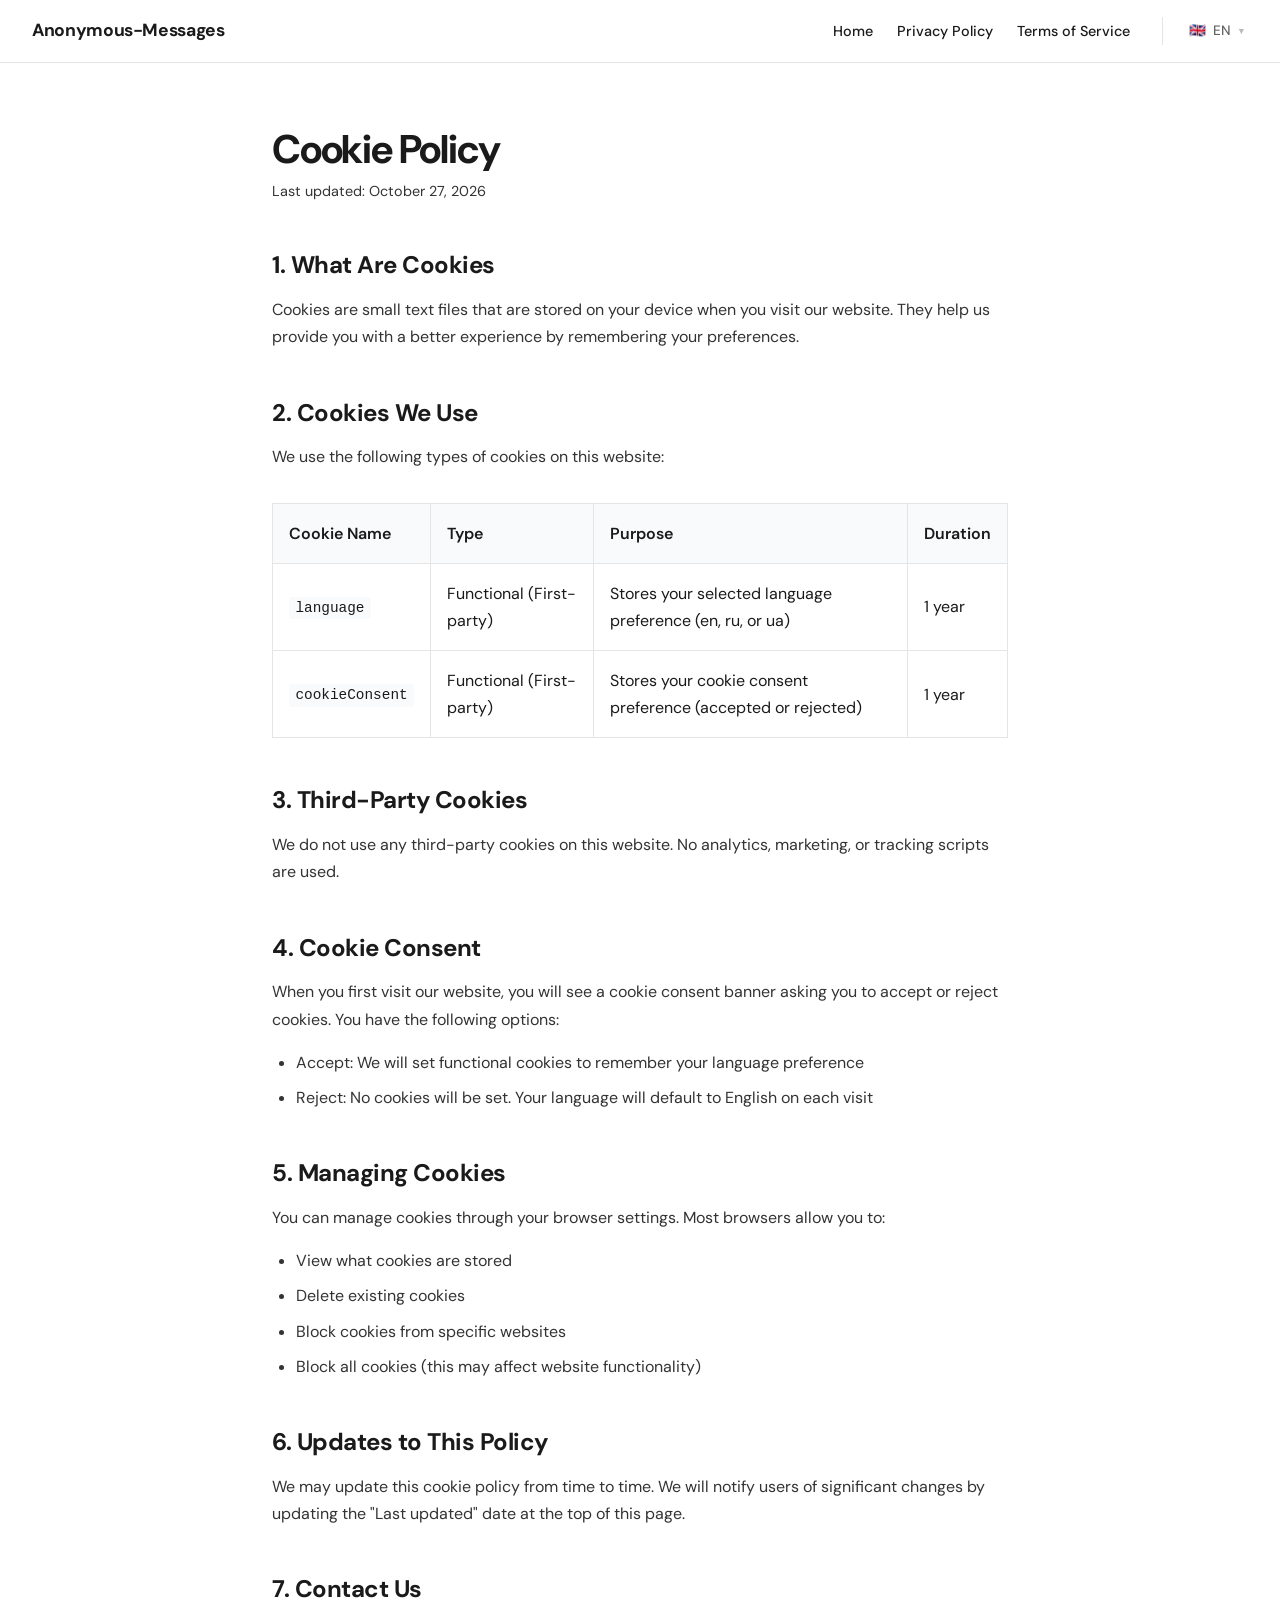
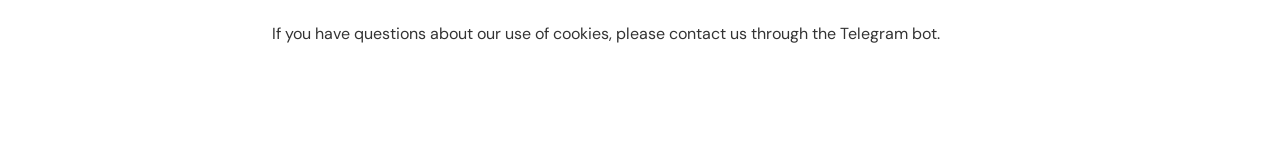
==== docs/cookie.html @ 045d4da1 "Improve documentation pages Co-authored-by: Copilot <223556219+Copilot@users.noreply.github.com>" ====
<!DOCTYPE html>
<html lang="en">
<head>
    <meta charset="UTF-8">
    <meta name="viewport" content="width=device-width, initial-scale=1.0">
    <title>Cookie Policy - Anonymous-Messages</title>
    <link rel="preconnect" href="https://fonts.googleapis.com">
    <link rel="preconnect" href="https://fonts.gstatic.com" crossorigin>
    <link href="https://fonts.googleapis.com/css2?family=DM+Sans:wght@400;500;700&display=swap" rel="stylesheet">
    <link rel="stylesheet" href="styles.css">
</head>
<body>
    <nav class="navbar">
        <h1>Anonymous-Messages</h1>
        <div class="nav-links">
            <a href="index.html" data-i18n="nav_home">Home</a>
            <a href="privacy.html" data-i18n="nav_privacy">Privacy Policy</a>
            <a href="terms.html" data-i18n="nav_terms">Terms of Service</a>
            <div class="language-selector">
                <button class="lang-trigger" id="langTrigger" aria-haspopup="listbox" aria-expanded="false">
                    <span id="currentLangFlag">🇬🇧</span>
                    <span id="currentLangCode">EN</span>
                    <span class="lang-chevron">▼</span>
                </button>
                <div class="lang-dropdown" id="langDropdown">
                    <button class="lang-option active" data-lang="en">
                        <span>🇬🇧</span> EN
                    </button>
                    <button class="lang-option" data-lang="ru">
                        <span>🇷🇺</span> RU
                    </button>
                    <button class="lang-option" data-lang="ua">
                        <span>🇺🇦</span> UA
                    </button>
                </div>
            </div>
        </div>
    </nav>

    <div class="content">
        <h1 data-i18n="cookie_title">Cookie Policy</h1>
        <p class="date" data-i18n="cookie_updated">Last updated: October 27, 2026</p>

        <h2 data-i18n="cookie_h1">1. What Are Cookies</h2>
        <p data-i18n="cookie_p1">Cookies are small text files that are stored on your device when you visit our website. They help us provide you with a better experience by remembering your preferences.</p>

        <h2 data-i18n="cookie_h2">2. Cookies We Use</h2>
        <p data-i18n="cookie_p2">We use the following types of cookies on this website:</p>

        <table>
            <thead>
                <tr>
                    <th data-i18n="cookie_table_name">Cookie Name</th>
                    <th data-i18n="cookie_table_type">Type</th>
                    <th data-i18n="cookie_table_purpose">Purpose</th>
                    <th data-i18n="cookie_table_duration">Duration</th>
                </tr>
            </thead>
            <tbody>
                <tr>
                    <td><code data-i18n="cookie_row1_name">language</code></td>
                    <td data-i18n="cookie_row1_type">Functional (First-party)</td>
                    <td data-i18n="cookie_row1_purpose">Stores your selected language preference (en, ru, or ua)</td>
                    <td data-i18n="cookie_row1_duration">1 year</td>
                </tr>
                <tr>
                    <td><code data-i18n="cookie_row2_name">cookieConsent</code></td>
                    <td data-i18n="cookie_row2_type">Functional (First-party)</td>
                    <td data-i18n="cookie_row2_purpose">Stores your cookie consent preference (accepted or rejected)</td>
                    <td data-i18n="cookie_row2_duration">1 year</td>
                </tr>
            </tbody>
        </table>

        <h2 data-i18n="cookie_h3">3. Third-Party Cookies</h2>
        <p data-i18n="cookie_p3">We do not use any third-party cookies on this website. No analytics, marketing, or tracking scripts are used.</p>

        <h2 data-i18n="cookie_h4">4. Cookie Consent</h2>
        <p data-i18n="cookie_p4">When you first visit our website, you will see a cookie consent banner asking you to accept or reject cookies. You have the following options:</p>
        <ul>
            <li data-i18n="cookie_li1">Accept: We will set functional cookies to remember your language preference</li>
            <li data-i18n="cookie_li2">Reject: No cookies will be set. Your language will default to English on each visit</li>
        </ul>

        <h2 data-i18n="cookie_h5">5. Managing Cookies</h2>
        <p data-i18n="cookie_p5">You can manage cookies through your browser settings. Most browsers allow you to:</p>
        <ul>
            <li data-i18n="cookie_li3">View what cookies are stored</li>
            <li data-i18n="cookie_li4">Delete existing cookies</li>
            <li data-i18n="cookie_li5">Block cookies from specific websites</li>
            <li data-i18n="cookie_li6">Block all cookies (this may affect website functionality)</li>
        </ul>

        <h2 data-i18n="cookie_h6">6. Updates to This Policy</h2>
        <p data-i18n="cookie_p6">We may update this cookie policy from time to time. We will notify users of significant changes by updating the "Last updated" date at the top of this page.</p>

        <h2 data-i18n="cookie_h7">7. Contact Us</h2>
        <p data-i18n="cookie_p7">If you have questions about our use of cookies, please contact us through the Telegram bot.</p>
    </div>

    <script src="translations.js"></script>
</body>
</html>
---- docs/styles.css ----
* {
    margin: 0;
    padding: 0;
    box-sizing: border-box;
}

body {
    font-family: 'DM Sans', -apple-system, BlinkMacSystemFont, sans-serif;
    background: #ffffff;
    color: #1a1a1a;
    line-height: 1.7;
}

.navbar {
    background: #ffffff;
    border-bottom: 1px solid #e5e5e5;
    padding: 1rem 2rem;
    display: flex;
    justify-content: space-between;
    align-items: center;
    position: sticky;
    top: 0;
    z-index: 100;
}

.navbar h1 {
    font-size: 1.1rem;
    font-weight: 700;
    letter-spacing: -0.02em;
    color: #1a1a1a;
}

.nav-links {
    display: flex;
    align-items: center;
}

.navbar a {
    color: #1a1a1a;
    text-decoration: none;
    margin-left: 1.5rem;
    font-weight: 500;
    font-size: 0.9rem;
    transition: color 0.2s;
}

.navbar a:hover {
    color: #2563eb;
}

.language-selector {
    position: relative;
    margin-left: 2rem;
    border-left: 1px solid #e5e5e5;
    padding-left: 1.5rem;
}

.lang-trigger {
    background: none;
    border: none;
    padding: 0.35rem 0.15rem;
    cursor: pointer;
    font-family: inherit;
    font-size: 0.85rem;
    font-weight: 500;
    color: #666;
    display: flex;
    align-items: center;
    gap: 0.4rem;
    transition: color 0.2s;
}

.lang-trigger:hover {
    color: #1a1a1a;
}

.lang-chevron {
    font-size: 0.55rem;
    opacity: 0.45;
}

.lang-dropdown {
    position: absolute;
    top: calc(100% + 0.5rem);
    right: 0;
    background: #ffffff;
    border: 1px solid #e5e5e5;
    border-radius: 6px;
    box-shadow: 0 8px 24px rgba(0, 0, 0, 0.06);
    min-width: 128px;
    display: none;
    z-index: 1000;
    overflow: hidden;
    padding: 0.25rem;
}

.lang-dropdown.show {
    display: block;
}

.lang-option {
    background: none;
    border: none;
    width: 100%;
    padding: 0.5rem 0.75rem;
    text-align: left;
    cursor: pointer;
    font-family: inherit;
    font-size: 0.85rem;
    font-weight: 500;
    color: #333;
    display: flex;
    align-items: center;
    gap: 0.5rem;
    border-radius: 4px;
    transition: background 0.15s, color 0.15s;
}

.lang-option:hover {
    background: #f5f5f5;
}

.lang-option.active {
    color: #2563eb;
    background: #f8fafc;
}

.hero {
    max-width: 900px;
    margin: 0 auto;
    padding: 6rem 2rem 4rem;
}

.hero h1 {
    font-size: 3.5rem;
    line-height: 1.1;
    letter-spacing: -0.03em;
    margin-bottom: 1.5rem;
    color: #1a1a1a;
}

.hero p {
    font-size: 1.25rem;
    color: #666;
    margin-bottom: 2.5rem;
    max-width: 600px;
}

.hero .hero-note {
    margin-top: 2rem;
    color: #666;
    font-size: 0.95rem;
}

.features {
    max-width: 900px;
    margin: 0 auto;
    padding: 4rem 2rem 6rem;
}

.feature-item {
    display: flex;
    gap: 1.5rem;
    padding: 2rem 0;
    border-bottom: 1px solid #e5e5e5;
}

.feature-item:last-child {
    border-bottom: none;
}

.feature-icon {
    width: 40px;
    height: 40px;
    flex-shrink: 0;
    color: #2563eb;
}

.feature-content h3 {
    font-size: 1.25rem;
    font-weight: 600;
    margin-bottom: 0.5rem;
    letter-spacing: -0.01em;
}

.feature-content p {
    color: #666;
    font-size: 1rem;
}

.footer {
    border-top: 1px solid #e5e5e5;
    padding: 2rem;
    text-align: center;
    color: #666;
    font-size: 0.9rem;
}

.footer a {
    color: #666;
    text-decoration: none;
    margin: 0 0.5rem;
}

.footer a:hover {
    color: #1a1a1a;
}

.cookie-banner {
    position: fixed;
    bottom: 0;
    left: 0;
    right: 0;
    background: #f9fafb;
    border-top: 1px solid #e5e5e5;
    padding: 1.25rem 2rem;
    display: none;
    z-index: 1000;
}

.cookie-banner.show {
    display: flex;
    justify-content: space-between;
    align-items: center;
    flex-wrap: wrap;
    gap: 1.5rem;
}

.cookie-text {
    flex: 1;
    min-width: 200px;
    font-size: 0.9rem;
    color: #333;
}

.cookie-text a {
    color: #2563eb;
    text-decoration: none;
}

.cookie-text a:hover {
    text-decoration: underline;
}

.cookie-buttons {
    display: flex;
    gap: 0.75rem;
}

.cookie-btn {
    padding: 0.5rem 1rem;
    border-radius: 4px;
    cursor: pointer;
    font-size: 0.85rem;
    font-weight: 500;
    border: 1px solid #e5e5e5;
    background: white;
    color: #1a1a1a;
    transition: all 0.2s;
}

.cookie-btn:hover {
    background: #f5f5f5;
}

.cookie-accept {
    background: #1a1a1a;
    color: white;
    border-color: #1a1a1a;
}

.cookie-accept:hover {
    background: #333;
}

.content {
    max-width: 800px;
    margin: 0 auto;
    padding: 4rem 2rem 6rem;
}

.content h1 {
    font-size: 2.5rem;
    line-height: 1.1;
    letter-spacing: -0.03em;
    margin-bottom: 0.5rem;
    color: #1a1a1a;
}

.content h2 {
    font-size: 1.5rem;
    line-height: 1.2;
    letter-spacing: -0.02em;
    margin-top: 3rem;
    margin-bottom: 1rem;
    color: #1a1a1a;
}

.date {
    color: #666;
    font-size: 0.9rem;
    margin-bottom: 3rem;
}

.content p {
    margin-bottom: 1rem;
    color: #333;
}

.content ul {
    margin-bottom: 1.5rem;
    padding-left: 1.5rem;
}

.content li {
    margin-bottom: 0.5rem;
    color: #333;
}

.highlight {
    background: #f9fafb;
    border: 1px solid #e5e5e5;
    padding: 1.5rem;
    margin: 2rem 0;
}

.content table {
    width: 100%;
    border-collapse: collapse;
    margin: 2rem 0;
}

.content th,
.content td {
    border: 1px solid #e5e5e5;
    padding: 1rem;
    text-align: left;
}

.content th {
    background: #f9fafb;
    font-weight: 600;
}

.content code {
    background: #f9fafb;
    padding: 0.2rem 0.4rem;
    border-radius: 3px;
    font-family: monospace;
    font-size: 0.9rem;
}

.content strong {
    font-weight: 600;
}

@media (max-width: 768px) {
    .hero h1 {
        font-size: 2.5rem;
    }

    .hero p {
        font-size: 1.1rem;
    }

    .navbar {
        flex-direction: column;
        gap: 1rem;
        padding: 1rem;
    }

    .nav-links {
        flex-wrap: wrap;
        justify-content: center;
    }

    .navbar a {
        margin: 0 1rem;
    }

    .language-selector {
        margin-left: 0;
        border-left: none;
        padding-left: 0;
    }

    .feature-item {
        flex-direction: column;
        gap: 1rem;
    }

    .cookie-banner {
        flex-direction: column;
        text-align: center;
    }

    .cookie-buttons {
        width: 100%;
        justify-content: center;
    }

    .content {
        padding: 2rem 1.5rem 4rem;
    }

    h1 {
        font-size: 2rem;
    }

    .content table {
        font-size: 0.85rem;
    }

    .content th,
    .content td {
        padding: 0.5rem;
    }
}
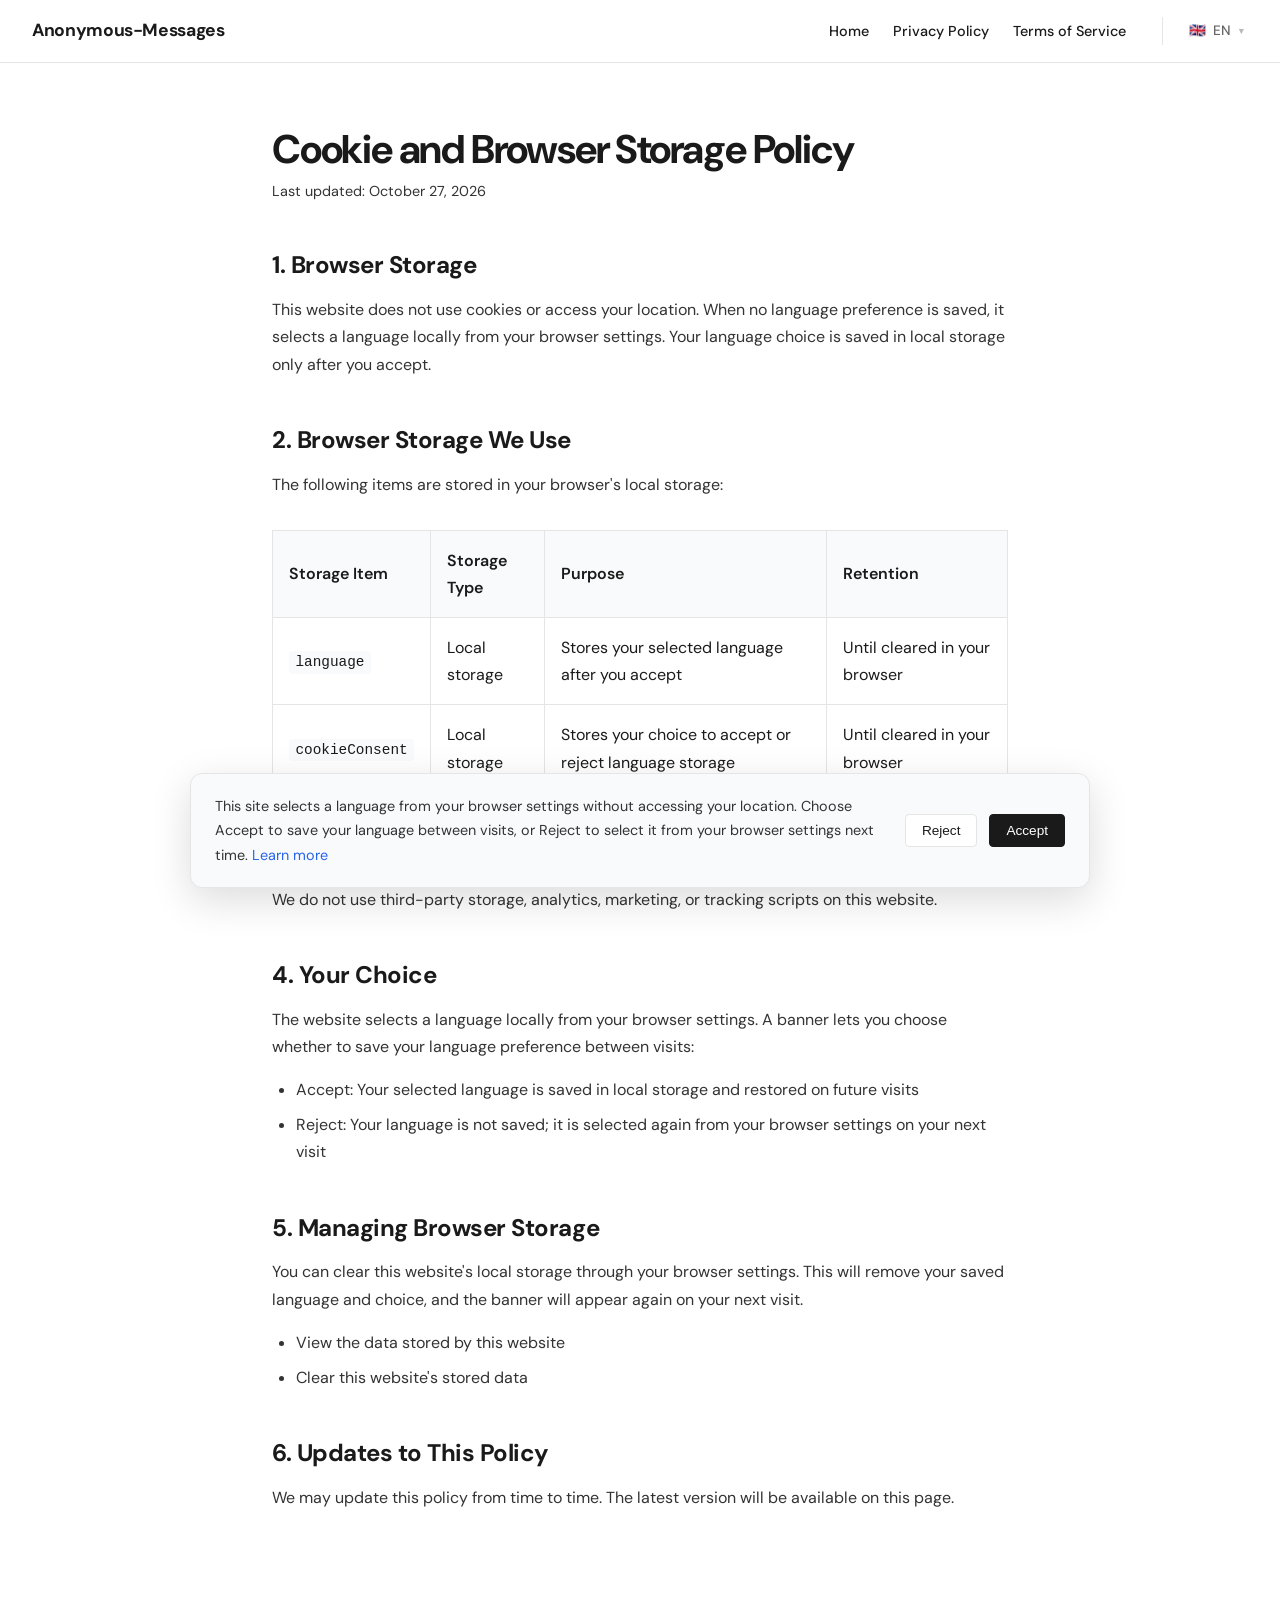
==== commit 9d4456e2: "Improve responsive docs and onboarding Co-authored-by: Copilot <223556219+Copilot@users.noreply.gith" ====
--- a/docs/cookie.html
+++ b/docs/cookie.html
@@ -3,7 +3,7 @@
 <head>
     <meta charset="UTF-8">
     <meta name="viewport" content="width=device-width, initial-scale=1.0">
-    <title>Cookie Policy - Anonymous-Messages</title>
+    <title>Cookie and Browser Storage Policy - Anonymous-Messages</title>
     <link rel="preconnect" href="https://fonts.googleapis.com">
     <link rel="preconnect" href="https://fonts.gstatic.com" crossorigin>
     <link href="https://fonts.googleapis.com/css2?family=DM+Sans:wght@400;500;700&display=swap" rel="stylesheet">
@@ -38,64 +38,73 @@
     </nav>
 
     <div class="content">
-        <h1 data-i18n="cookie_title">Cookie Policy</h1>
+        <h1 data-i18n="cookie_title">Cookie and Browser Storage Policy</h1>
         <p class="date" data-i18n="cookie_updated">Last updated: October 27, 2026</p>
 
-        <h2 data-i18n="cookie_h1">1. What Are Cookies</h2>
-        <p data-i18n="cookie_p1">Cookies are small text files that are stored on your device when you visit our website. They help us provide you with a better experience by remembering your preferences.</p>
+        <h2 data-i18n="cookie_h1">1. Browser Storage</h2>
+        <p data-i18n="cookie_p1">This website does not use cookies or access your location. When no language preference is saved, it selects a language locally from your browser settings. Your language choice is saved in local storage only after you accept.</p>
 
-        <h2 data-i18n="cookie_h2">2. Cookies We Use</h2>
-        <p data-i18n="cookie_p2">We use the following types of cookies on this website:</p>
+        <h2 data-i18n="cookie_h2">2. Browser Storage We Use</h2>
+        <p data-i18n="cookie_p2">The following items are stored in your browser's local storage:</p>
 
-        <table>
-            <thead>
-                <tr>
-                    <th data-i18n="cookie_table_name">Cookie Name</th>
-                    <th data-i18n="cookie_table_type">Type</th>
-                    <th data-i18n="cookie_table_purpose">Purpose</th>
-                    <th data-i18n="cookie_table_duration">Duration</th>
-                </tr>
-            </thead>
-            <tbody>
-                <tr>
-                    <td><code data-i18n="cookie_row1_name">language</code></td>
-                    <td data-i18n="cookie_row1_type">Functional (First-party)</td>
-                    <td data-i18n="cookie_row1_purpose">Stores your selected language preference (en, ru, or ua)</td>
-                    <td data-i18n="cookie_row1_duration">1 year</td>
-                </tr>
-                <tr>
-                    <td><code data-i18n="cookie_row2_name">cookieConsent</code></td>
-                    <td data-i18n="cookie_row2_type">Functional (First-party)</td>
-                    <td data-i18n="cookie_row2_purpose">Stores your cookie consent preference (accepted or rejected)</td>
-                    <td data-i18n="cookie_row2_duration">1 year</td>
-                </tr>
-            </tbody>
-        </table>
+        <div class="table-wrapper">
+            <table>
+                <thead>
+                    <tr>
+                        <th data-i18n="cookie_table_name">Storage Item</th>
+                        <th data-i18n="cookie_table_type">Storage Type</th>
+                        <th data-i18n="cookie_table_purpose">Purpose</th>
+                        <th data-i18n="cookie_table_duration">Retention</th>
+                    </tr>
+                </thead>
+                <tbody>
+                    <tr>
+                        <td><code data-i18n="cookie_row1_name">language</code></td>
+                        <td data-i18n="cookie_row1_type">Local storage</td>
+                        <td data-i18n="cookie_row1_purpose">Stores your selected language after you accept</td>
+                        <td data-i18n="cookie_row1_duration">Until cleared in your browser</td>
+                    </tr>
+                    <tr>
+                        <td><code data-i18n="cookie_row2_name">cookieConsent</code></td>
+                        <td data-i18n="cookie_row2_type">Local storage</td>
+                        <td data-i18n="cookie_row2_purpose">Stores your choice to accept or reject language storage</td>
+                        <td data-i18n="cookie_row2_duration">Until cleared in your browser</td>
+                    </tr>
+                </tbody>
+            </table>
+        </div>
 
-        <h2 data-i18n="cookie_h3">3. Third-Party Cookies</h2>
-        <p data-i18n="cookie_p3">We do not use any third-party cookies on this website. No analytics, marketing, or tracking scripts are used.</p>
+        <h2 data-i18n="cookie_h3">3. Third-Party Tracking</h2>
+        <p data-i18n="cookie_p3">We do not use third-party storage, analytics, marketing, or tracking scripts on this website.</p>
 
-        <h2 data-i18n="cookie_h4">4. Cookie Consent</h2>
-        <p data-i18n="cookie_p4">When you first visit our website, you will see a cookie consent banner asking you to accept or reject cookies. You have the following options:</p>
+        <h2 data-i18n="cookie_h4">4. Your Choice</h2>
+        <p data-i18n="cookie_p4">When you first visit the website, a banner lets you choose whether to save your language preference between visits:</p>
         <ul>
-            <li data-i18n="cookie_li1">Accept: We will set functional cookies to remember your language preference</li>
-            <li data-i18n="cookie_li2">Reject: No cookies will be set. Your language will default to English on each visit</li>
+            <li data-i18n="cookie_li1">Accept: Your selected language is saved in local storage and restored on future visits</li>
+            <li data-i18n="cookie_li2">Reject: Your language is not saved; it is selected again from your browser settings on your next visit</li>
         </ul>
 
-        <h2 data-i18n="cookie_h5">5. Managing Cookies</h2>
-        <p data-i18n="cookie_p5">You can manage cookies through your browser settings. Most browsers allow you to:</p>
+        <h2 data-i18n="cookie_h5">5. Managing Browser Storage</h2>
+        <p data-i18n="cookie_p5">You can clear this website's local storage through your browser settings. This will remove your saved language and choice, and the banner will appear again on your next visit.</p>
         <ul>
-            <li data-i18n="cookie_li3">View what cookies are stored</li>
-            <li data-i18n="cookie_li4">Delete existing cookies</li>
-            <li data-i18n="cookie_li5">Block cookies from specific websites</li>
-            <li data-i18n="cookie_li6">Block all cookies (this may affect website functionality)</li>
+            <li data-i18n="cookie_li3">View the data stored by this website</li>
+            <li data-i18n="cookie_li4">Clear this website's stored data</li>
         </ul>
 
         <h2 data-i18n="cookie_h6">6. Updates to This Policy</h2>
-        <p data-i18n="cookie_p6">We may update this cookie policy from time to time. We will notify users of significant changes by updating the "Last updated" date at the top of this page.</p>
+        <p data-i18n="cookie_p6">We may update this policy from time to time. We will notify users of significant changes by updating the date at the top of this page.</p>
 
-        <h2 data-i18n="cookie_h7">7. Contact Us</h2>
-        <p data-i18n="cookie_p7">If you have questions about our use of cookies, please contact us through the Telegram bot.</p>
+    </div>
+
+    <div class="cookie-banner" id="cookieBanner">
+        <div class="cookie-text">
+            <span data-i18n="cookie_text">This site selects a language from your browser settings without accessing your location. Choose Accept to save your language between visits, or Reject to select it from your browser settings next time. </span>
+            <a href="cookie.html" data-i18n="cookie_learn">Learn more</a>
+        </div>
+        <div class="cookie-buttons">
+            <button class="cookie-btn cookie-reject" id="rejectCookies" data-i18n="cookie_reject">Reject</button>
+            <button class="cookie-btn cookie-accept" id="acceptCookies" data-i18n="cookie_accept">Accept</button>
+        </div>
     </div>
 
     <script src="translations.js"></script>
--- a/docs/styles.css
+++ b/docs/styles.css
@@ -14,7 +14,7 @@
 .navbar {
     background: #ffffff;
     border-bottom: 1px solid #e5e5e5;
-    padding: 1rem 2rem;
+    padding: 1rem clamp(1rem, 4vw, 2rem);
     display: flex;
     justify-content: space-between;
     align-items: center;
@@ -33,12 +33,13 @@
 .nav-links {
     display: flex;
     align-items: center;
+    gap: 0.25rem;
 }
 
 .navbar a {
     color: #1a1a1a;
     text-decoration: none;
-    margin-left: 1.5rem;
+    margin-left: 1.25rem;
     font-weight: 500;
     font-size: 0.9rem;
     transition: color 0.2s;
@@ -128,11 +129,11 @@
 .hero {
     max-width: 900px;
     margin: 0 auto;
-    padding: 6rem 2rem 4rem;
+    padding: clamp(3rem, 8vw, 6rem) clamp(1rem, 4vw, 2rem) 4rem;
 }
 
 .hero h1 {
-    font-size: 3.5rem;
+    font-size: clamp(2.25rem, 6vw, 3.5rem);
     line-height: 1.1;
     letter-spacing: -0.03em;
     margin-bottom: 1.5rem;
@@ -155,7 +156,7 @@
 .features {
     max-width: 900px;
     margin: 0 auto;
-    padding: 4rem 2rem 6rem;
+    padding: 4rem clamp(1rem, 4vw, 2rem) 6rem;
 }
 
 .feature-item {
@@ -208,22 +209,33 @@
 
 .cookie-banner {
     position: fixed;
-    bottom: 0;
-    left: 0;
-    right: 0;
+    bottom: max(0.75rem, env(safe-area-inset-bottom));
+    left: 50%;
+    width: min(900px, calc(100% - 2rem));
+    max-height: calc(100vh - 1.5rem);
+    max-height: calc(100dvh - 1.5rem);
+    overflow-y: auto;
     background: #f9fafb;
-    border-top: 1px solid #e5e5e5;
-    padding: 1.25rem 2rem;
-    display: none;
-    z-index: 1000;
-}
-
-.cookie-banner.show {
+    border: 1px solid #e5e5e5;
+    border-radius: 12px;
+    box-shadow: 0 12px 40px rgba(0, 0, 0, 0.14);
+    padding: 1.25rem 1.5rem;
     display: flex;
     justify-content: space-between;
     align-items: center;
     flex-wrap: wrap;
     gap: 1.5rem;
+    z-index: 1000;
+    opacity: 0;
+    visibility: hidden;
+    transform: translate(-50%, calc(100% + 2rem));
+    transition: opacity 0.3s ease, transform 0.3s ease, visibility 0.3s;
+}
+
+.cookie-banner.show {
+    opacity: 1;
+    visibility: visible;
+    transform: translate(-50%, 0);
 }
 
 .cookie-text {
@@ -276,11 +288,11 @@
 .content {
     max-width: 800px;
     margin: 0 auto;
-    padding: 4rem 2rem 6rem;
+    padding: 4rem clamp(1rem, 4vw, 2rem) calc(6rem + var(--cookie-banner-space, 0px));
 }
 
 .content h1 {
-    font-size: 2.5rem;
+    font-size: clamp(2rem, 5vw, 2.5rem);
     line-height: 1.1;
     letter-spacing: -0.03em;
     margin-bottom: 0.5rem;
@@ -327,7 +339,15 @@
 .content table {
     width: 100%;
     border-collapse: collapse;
+    min-width: 620px;
+}
+
+.table-wrapper {
+    max-width: 100%;
     margin: 2rem 0;
+    overflow-x: auto;
+    overscroll-behavior-x: contain;
+    -webkit-overflow-scrolling: touch;
 }
 
 .content th,
@@ -356,7 +376,7 @@
 
 @media (max-width: 768px) {
     .hero h1 {
-        font-size: 2.5rem;
+        font-size: clamp(2rem, 7vw, 2.5rem);
     }
 
     .hero p {
@@ -365,23 +385,31 @@
 
     .navbar {
         flex-direction: column;
-        gap: 1rem;
-        padding: 1rem;
+        gap: 0.75rem;
+        padding: 0.75rem 1rem;
     }
 
     .nav-links {
         flex-wrap: wrap;
         justify-content: center;
+        column-gap: 0.5rem;
+        row-gap: 0.25rem;
     }
 
     .navbar a {
-        margin: 0 1rem;
+        margin: 0;
+        padding: 0.35rem 0.25rem;
+        font-size: 0.85rem;
     }
 
     .language-selector {
-        margin-left: 0;
+        margin-left: 0.25rem;
         border-left: none;
         padding-left: 0;
+    }
+
+    .lang-trigger {
+        min-height: 40px;
     }
 
     .feature-item {
@@ -391,28 +419,77 @@
 
     .cookie-banner {
         flex-direction: column;
-        text-align: center;
+        align-items: stretch;
+        gap: 0.75rem;
+        padding: 1rem;
     }
 
     .cookie-buttons {
         width: 100%;
-        justify-content: center;
+        justify-content: stretch;
+    }
+
+    .cookie-btn {
+        flex: 1;
+        min-height: 44px;
     }
 
     .content {
-        padding: 2rem 1.5rem 4rem;
-    }
-
-    h1 {
-        font-size: 2rem;
-    }
-
-    .content table {
-        font-size: 0.85rem;
+        padding: 2rem 1rem calc(4rem + var(--cookie-banner-space, 0px));
+    }
+
+    .content h1 {
+        font-size: clamp(1.5rem, 7vw, 2rem);
+    }
+
+    .content h2 {
+        font-size: clamp(1.25rem, 5vw, 1.5rem);
     }
 
     .content th,
     .content td {
+        padding: 0.65rem;
+    }
+}
+
+@media (max-width: 380px) {
+    .navbar h1 {
+        font-size: 1rem;
+    }
+
+    .nav-links {
+        column-gap: 0.25rem;
+    }
+
+    .navbar a {
+        font-size: 0.8rem;
+    }
+
+    .cookie-banner {
+        width: calc(100% - 1rem);
+        bottom: max(0.5rem, env(safe-area-inset-bottom));
+        max-height: calc(100vh - 1rem);
+        max-height: calc(100dvh - 1rem);
+        padding: 0.875rem;
+    }
+
+    .cookie-text {
+        min-width: 0;
+        font-size: 0.85rem;
+    }
+
+    .cookie-buttons {
+        gap: 0.5rem;
+    }
+
+    .cookie-btn {
         padding: 0.5rem;
-    }
-}
+        font-size: 0.8rem;
+    }
+}
+
+@media (prefers-reduced-motion: reduce) {
+    .cookie-banner {
+        transition: none;
+    }
+}
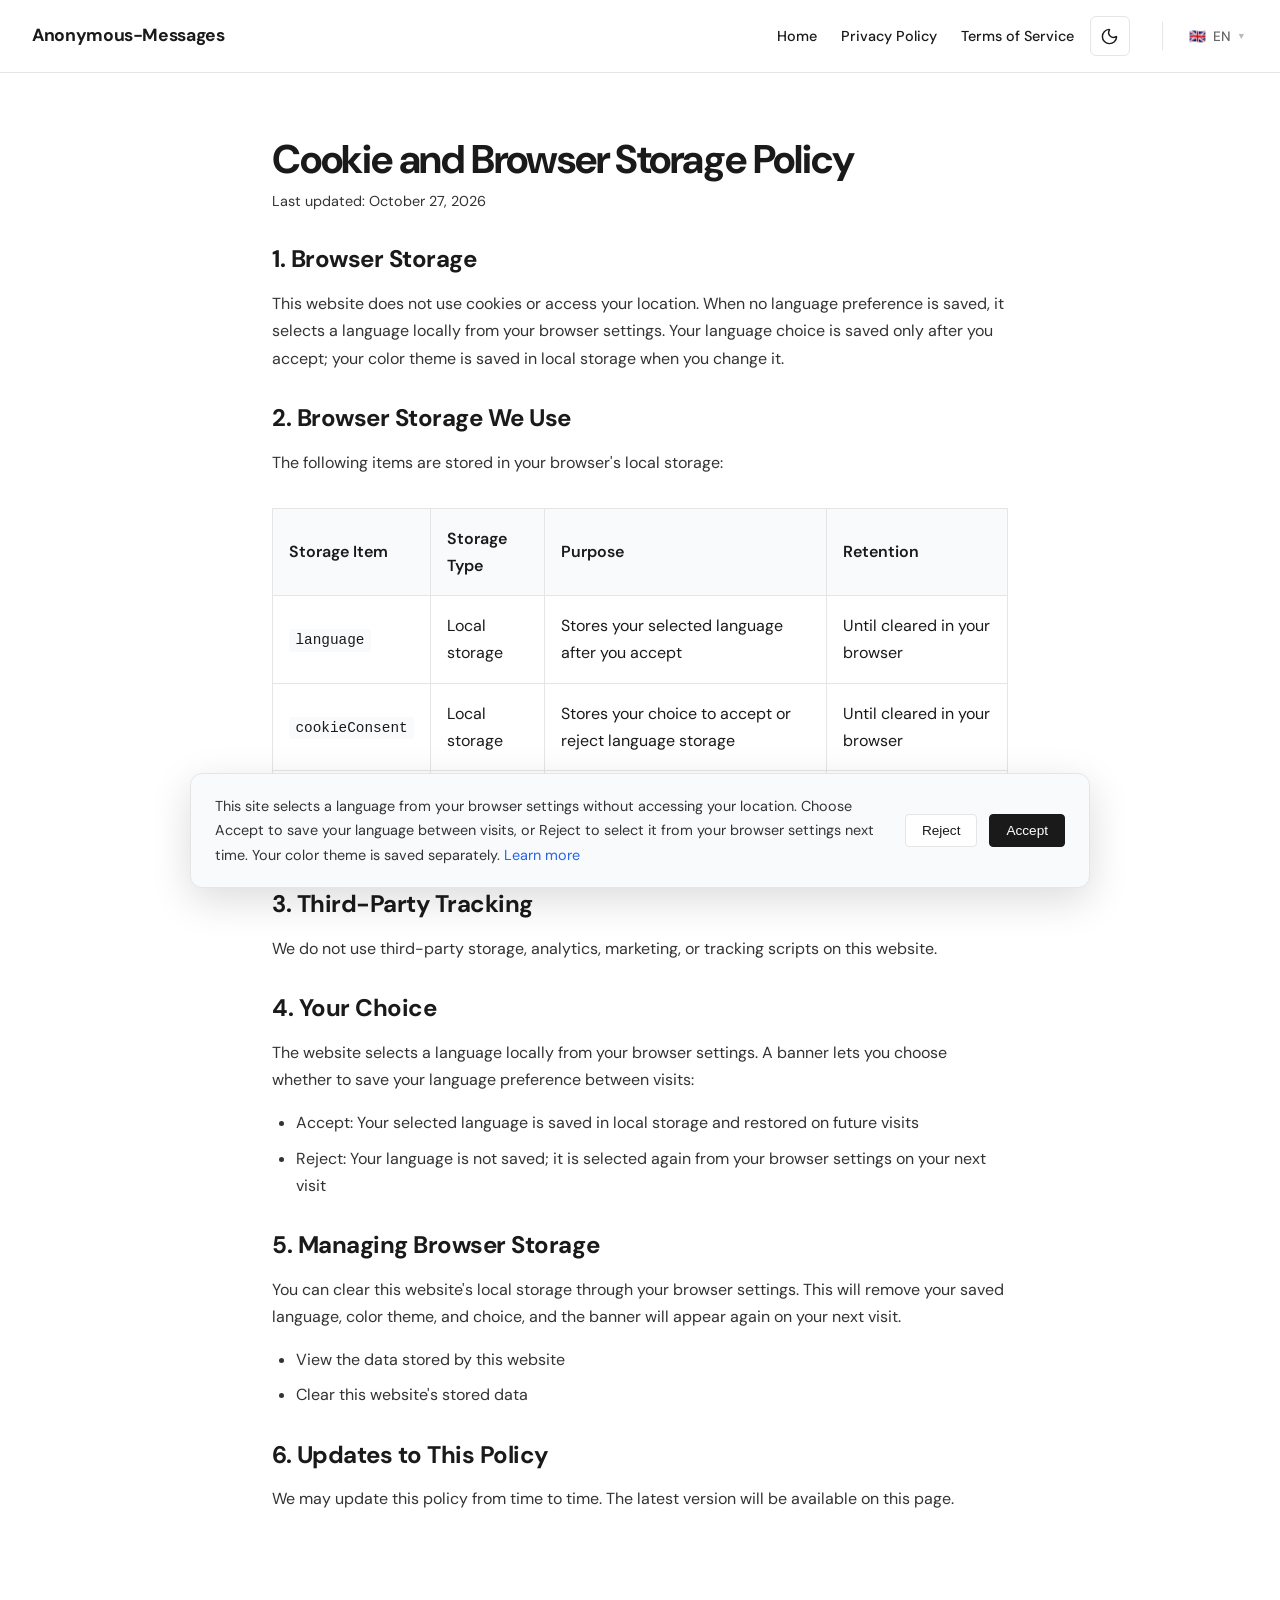
==== commit c6fd6f14: "Improve website UI Co-authored-by: Copilot <223556219+Copilot@users.noreply.github.com>" ====
--- a/docs/cookie.html
+++ b/docs/cookie.html
@@ -7,31 +7,52 @@
     <link rel="preconnect" href="https://fonts.googleapis.com">
     <link rel="preconnect" href="https://fonts.gstatic.com" crossorigin>
     <link href="https://fonts.googleapis.com/css2?family=DM+Sans:wght@400;500;700&display=swap" rel="stylesheet">
+    <script>
+        if (localStorage.getItem('theme') === 'dark') {
+            document.documentElement.dataset.theme = 'dark';
+        }
+    </script>
     <link rel="stylesheet" href="styles.css">
 </head>
 <body>
     <nav class="navbar">
         <h1>Anonymous-Messages</h1>
-        <div class="nav-links">
+        <button type="button" class="menu-toggle" id="menuToggle" aria-label="Open navigation menu" aria-expanded="false" aria-controls="navLinks">
+            <span></span>
+            <span></span>
+            <span></span>
+        </button>
+        <div class="nav-links" id="navLinks">
             <a href="index.html" data-i18n="nav_home">Home</a>
             <a href="privacy.html" data-i18n="nav_privacy">Privacy Policy</a>
             <a href="terms.html" data-i18n="nav_terms">Terms of Service</a>
-            <div class="language-selector">
-                <button class="lang-trigger" id="langTrigger" aria-haspopup="listbox" aria-expanded="false">
-                    <span id="currentLangFlag">🇬🇧</span>
-                    <span id="currentLangCode">EN</span>
-                    <span class="lang-chevron">▼</span>
+            <div class="nav-controls">
+                <button type="button" class="theme-toggle" id="themeToggle" aria-label="Switch to dark theme" title="Switch to dark theme">
+                <svg class="theme-icon theme-icon-sun" viewBox="0 0 24 24" aria-hidden="true">
+                    <circle cx="12" cy="12" r="4"></circle>
+                    <path d="M12 2v2m0 16v2M4.93 4.93l1.41 1.41m11.32 11.32 1.41 1.41M2 12h2m16 0h2M6.34 17.66l-1.41 1.41m14.14-14.14-1.41 1.41"></path>
+                </svg>
+                <svg class="theme-icon theme-icon-moon" viewBox="0 0 24 24" aria-hidden="true">
+                    <path d="M20.985 12.486a9 9 0 1 1-9.473-9.472c.405-.022.617.46.402.803a6 6 0 0 0 8.268 8.268c.344-.215.825-.004.803.401"></path>
+                </svg>
                 </button>
-                <div class="lang-dropdown" id="langDropdown">
-                    <button class="lang-option active" data-lang="en">
-                        <span>🇬🇧</span> EN
+                <div class="language-selector">
+                    <button class="lang-trigger" id="langTrigger" aria-haspopup="listbox" aria-expanded="false">
+                        <span id="currentLangFlag">🇬🇧</span>
+                        <span id="currentLangCode">EN</span>
+                        <span class="lang-chevron">▼</span>
                     </button>
-                    <button class="lang-option" data-lang="ru">
-                        <span>🇷🇺</span> RU
-                    </button>
-                    <button class="lang-option" data-lang="ua">
-                        <span>🇺🇦</span> UA
-                    </button>
+                    <div class="lang-dropdown" id="langDropdown">
+                        <button class="lang-option active" data-lang="en">
+                            <span>🇬🇧</span> EN
+                        </button>
+                        <button class="lang-option" data-lang="ru">
+                            <span>🇷🇺</span> RU
+                        </button>
+                        <button class="lang-option" data-lang="ua">
+                            <span>🇺🇦</span> UA
+                        </button>
+                    </div>
                 </div>
             </div>
         </div>
@@ -70,6 +91,12 @@
                         <td data-i18n="cookie_row2_purpose">Stores your choice to accept or reject language storage</td>
                         <td data-i18n="cookie_row2_duration">Until cleared in your browser</td>
                     </tr>
+                    <tr>
+                        <td><code data-i18n="cookie_row3_name">theme</code></td>
+                        <td data-i18n="cookie_row3_type">Local storage</td>
+                        <td data-i18n="cookie_row3_purpose">Stores your selected color theme</td>
+                        <td data-i18n="cookie_row3_duration">Until cleared in your browser</td>
+                    </tr>
                 </tbody>
             </table>
         </div>
@@ -85,7 +112,7 @@
         </ul>
 
         <h2 data-i18n="cookie_h5">5. Managing Browser Storage</h2>
-        <p data-i18n="cookie_p5">You can clear this website's local storage through your browser settings. This will remove your saved language and choice, and the banner will appear again on your next visit.</p>
+        <p data-i18n="cookie_p5">You can clear this website's local storage through your browser settings. This will remove your saved language, theme, and choice, and the banner will appear again on your next visit.</p>
         <ul>
             <li data-i18n="cookie_li3">View the data stored by this website</li>
             <li data-i18n="cookie_li4">Clear this website's stored data</li>
--- a/docs/styles.css
+++ b/docs/styles.css
@@ -4,16 +4,54 @@
     box-sizing: border-box;
 }
 
+:root {
+    color-scheme: light;
+    --page-bg: #ffffff;
+    --text-primary: #1a1a1a;
+    --text-body: #333333;
+    --text-muted: #666666;
+    --surface: #ffffff;
+    --surface-subtle: #f9fafb;
+    --surface-hover: #f5f5f5;
+    --border: #e5e5e5;
+    --accent: #2563eb;
+    --accent-subtle: #f8fafc;
+    --shadow-menu: rgba(0, 0, 0, 0.06);
+    --shadow-banner: rgba(0, 0, 0, 0.14);
+    --button-primary: #1a1a1a;
+    --button-primary-hover: #333333;
+    --button-primary-text: #ffffff;
+}
+
+html[data-theme="dark"] {
+    color-scheme: dark;
+    --page-bg: #111318;
+    --text-primary: #f3f4f6;
+    --text-body: #d1d5db;
+    --text-muted: #9ca3af;
+    --surface: #191c23;
+    --surface-subtle: #20242d;
+    --surface-hover: #2b303a;
+    --border: #343a46;
+    --accent: #8ab4ff;
+    --accent-subtle: #252c39;
+    --shadow-menu: rgba(0, 0, 0, 0.24);
+    --shadow-banner: rgba(0, 0, 0, 0.42);
+    --button-primary: #e5e7eb;
+    --button-primary-hover: #ffffff;
+    --button-primary-text: #111318;
+}
+
 body {
     font-family: 'DM Sans', -apple-system, BlinkMacSystemFont, sans-serif;
-    background: #ffffff;
-    color: #1a1a1a;
+    background: var(--page-bg);
+    color: var(--text-primary);
     line-height: 1.7;
 }
 
 .navbar {
-    background: #ffffff;
-    border-bottom: 1px solid #e5e5e5;
+    background: var(--surface);
+    border-bottom: 1px solid var(--border);
     padding: 1rem clamp(1rem, 4vw, 2rem);
     display: flex;
     justify-content: space-between;
@@ -27,7 +65,7 @@
     font-size: 1.1rem;
     font-weight: 700;
     letter-spacing: -0.02em;
-    color: #1a1a1a;
+    color: var(--text-primary);
 }
 
 .nav-links {
@@ -36,8 +74,52 @@
     gap: 0.25rem;
 }
 
+.nav-controls {
+    display: flex;
+    align-items: center;
+}
+
+.menu-toggle {
+    display: none;
+    width: 40px;
+    height: 40px;
+    padding: 10px;
+    border: 1px solid var(--border);
+    border-radius: 6px;
+    background: var(--surface);
+    color: var(--text-primary);
+    cursor: pointer;
+}
+
+.menu-toggle span {
+    display: block;
+    width: 18px;
+    height: 2px;
+    margin: 3px auto;
+    border-radius: 2px;
+    background: currentColor;
+    transition: transform 0.2s, opacity 0.2s;
+}
+
+.menu-toggle[aria-expanded="true"] span:first-child {
+    transform: translateY(5px) rotate(45deg);
+}
+
+.menu-toggle[aria-expanded="true"] span:nth-child(2) {
+    opacity: 0;
+}
+
+.menu-toggle[aria-expanded="true"] span:last-child {
+    transform: translateY(-5px) rotate(-45deg);
+}
+
+.menu-toggle:focus-visible {
+    outline: 2px solid var(--accent);
+    outline-offset: 2px;
+}
+
 .navbar a {
-    color: #1a1a1a;
+    color: var(--text-primary);
     text-decoration: none;
     margin-left: 1.25rem;
     font-weight: 500;
@@ -46,13 +128,58 @@
 }
 
 .navbar a:hover {
-    color: #2563eb;
+    color: var(--accent);
+}
+
+.theme-toggle {
+    width: 40px;
+    height: 40px;
+    margin-left: 0.75rem;
+    display: grid;
+    place-items: center;
+    border: 1px solid var(--border);
+    border-radius: 6px;
+    background: var(--surface);
+    color: var(--text-primary);
+    cursor: pointer;
+    transition: background 0.2s, border-color 0.2s, color 0.2s;
+}
+
+.theme-toggle:hover {
+    background: var(--surface-hover);
+}
+
+.theme-toggle:focus-visible {
+    outline: 2px solid var(--accent);
+    outline-offset: 2px;
+}
+
+.theme-icon {
+    width: 19px;
+    height: 19px;
+    fill: none;
+    stroke: currentColor;
+    stroke-width: 1.8;
+    stroke-linecap: round;
+    stroke-linejoin: round;
+}
+
+.theme-icon-sun {
+    display: none;
+}
+
+html[data-theme="dark"] .theme-icon-sun {
+    display: block;
+}
+
+html[data-theme="dark"] .theme-icon-moon {
+    display: none;
 }
 
 .language-selector {
     position: relative;
     margin-left: 2rem;
-    border-left: 1px solid #e5e5e5;
+    border-left: 1px solid var(--border);
     padding-left: 1.5rem;
 }
 
@@ -64,7 +191,7 @@
     font-family: inherit;
     font-size: 0.85rem;
     font-weight: 500;
-    color: #666;
+    color: var(--text-muted);
     display: flex;
     align-items: center;
     gap: 0.4rem;
@@ -72,7 +199,7 @@
 }
 
 .lang-trigger:hover {
-    color: #1a1a1a;
+    color: var(--text-primary);
 }
 
 .lang-chevron {
@@ -84,10 +211,10 @@
     position: absolute;
     top: calc(100% + 0.5rem);
     right: 0;
-    background: #ffffff;
-    border: 1px solid #e5e5e5;
+    background: var(--surface);
+    border: 1px solid var(--border);
     border-radius: 6px;
-    box-shadow: 0 8px 24px rgba(0, 0, 0, 0.06);
+    box-shadow: 0 8px 24px var(--shadow-menu);
     min-width: 128px;
     display: none;
     z-index: 1000;
@@ -109,7 +236,7 @@
     font-family: inherit;
     font-size: 0.85rem;
     font-weight: 500;
-    color: #333;
+    color: var(--text-body);
     display: flex;
     align-items: center;
     gap: 0.5rem;
@@ -118,63 +245,65 @@
 }
 
 .lang-option:hover {
-    background: #f5f5f5;
+    background: var(--surface-hover);
 }
 
 .lang-option.active {
-    color: #2563eb;
-    background: #f8fafc;
+    color: var(--accent);
+    background: var(--accent-subtle);
 }
 
 .hero {
     max-width: 900px;
     margin: 0 auto;
-    padding: clamp(3rem, 8vw, 6rem) clamp(1rem, 4vw, 2rem) 4rem;
+    padding: clamp(2.5rem, 6vw, 4.5rem) clamp(1rem, 4vw, 2rem) 1rem;
 }
 
 .hero h1 {
     font-size: clamp(2.25rem, 6vw, 3.5rem);
     line-height: 1.1;
     letter-spacing: -0.03em;
-    margin-bottom: 1.5rem;
-    color: #1a1a1a;
+    margin-bottom: 1.25rem;
+    color: var(--text-primary);
 }
 
 .hero p {
     font-size: 1.25rem;
-    color: #666;
-    margin-bottom: 2.5rem;
+    color: var(--text-muted);
+    margin-bottom: 1.25rem;
     max-width: 600px;
 }
 
 .hero .hero-note {
-    margin-top: 2rem;
-    color: #666;
+    margin-top: 1rem;
+    margin-bottom: 0;
+    color: var(--text-muted);
     font-size: 0.95rem;
 }
 
 .features {
     max-width: 900px;
     margin: 0 auto;
-    padding: 4rem clamp(1rem, 4vw, 2rem) 6rem;
+    padding: 1rem clamp(1rem, 4vw, 2rem) 0;
 }
 
 .feature-item {
     display: flex;
     gap: 1.5rem;
-    padding: 2rem 0;
-    border-bottom: 1px solid #e5e5e5;
+    padding: 1.25rem 0;
+    border-bottom: 1px solid var(--border);
 }
 
 .feature-item:last-child {
     border-bottom: none;
+    padding-bottom: 0;
 }
 
 .feature-icon {
     width: 40px;
     height: 40px;
     flex-shrink: 0;
-    color: #2563eb;
+    color: var(--accent);
 }
 
 .feature-content h3 {
@@ -185,26 +314,26 @@
 }
 
 .feature-content p {
-    color: #666;
+    color: var(--text-muted);
     font-size: 1rem;
 }
 
 .footer {
-    border-top: 1px solid #e5e5e5;
+    border-top: 1px solid var(--border);
     padding: 2rem;
     text-align: center;
-    color: #666;
+    color: var(--text-muted);
     font-size: 0.9rem;
 }
 
 .footer a {
-    color: #666;
+    color: var(--text-muted);
     text-decoration: none;
     margin: 0 0.5rem;
 }
 
 .footer a:hover {
-    color: #1a1a1a;
+    color: var(--text-primary);
 }
 
 .cookie-banner {
@@ -215,10 +344,10 @@
     max-height: calc(100vh - 1.5rem);
     max-height: calc(100dvh - 1.5rem);
     overflow-y: auto;
-    background: #f9fafb;
-    border: 1px solid #e5e5e5;
+    background: var(--surface-subtle);
+    border: 1px solid var(--border);
     border-radius: 12px;
-    box-shadow: 0 12px 40px rgba(0, 0, 0, 0.14);
+    box-shadow: 0 12px 40px var(--shadow-banner);
     padding: 1.25rem 1.5rem;
     display: flex;
     justify-content: space-between;
@@ -242,11 +371,11 @@
     flex: 1;
     min-width: 200px;
     font-size: 0.9rem;
-    color: #333;
+    color: var(--text-body);
 }
 
 .cookie-text a {
-    color: #2563eb;
+    color: var(--accent);
     text-decoration: none;
 }
 
@@ -265,30 +394,34 @@
     cursor: pointer;
     font-size: 0.85rem;
     font-weight: 500;
-    border: 1px solid #e5e5e5;
-    background: white;
-    color: #1a1a1a;
+    border: 1px solid var(--border);
+    background: var(--surface);
+    color: var(--text-primary);
     transition: all 0.2s;
 }
 
 .cookie-btn:hover {
-    background: #f5f5f5;
+    background: var(--surface-hover);
 }
 
 .cookie-accept {
-    background: #1a1a1a;
-    color: white;
-    border-color: #1a1a1a;
+    background: var(--button-primary);
+    color: var(--button-primary-text);
+    border-color: var(--button-primary);
 }
 
 .cookie-accept:hover {
-    background: #333;
+    background: var(--button-primary-hover);
 }
 
 .content {
     max-width: 800px;
     margin: 0 auto;
-    padding: 4rem clamp(1rem, 4vw, 2rem) calc(6rem + var(--cookie-banner-space, 0px));
+    padding: 4rem clamp(1rem, 4vw, 2rem) var(--cookie-banner-space, 0px);
+}
+
+.content > :last-child {
+    margin-bottom: 0;
 }
 
 .content h1 {
@@ -296,27 +429,27 @@
     line-height: 1.1;
     letter-spacing: -0.03em;
     margin-bottom: 0.5rem;
-    color: #1a1a1a;
+    color: var(--text-primary);
 }
 
 .content h2 {
     font-size: 1.5rem;
     line-height: 1.2;
     letter-spacing: -0.02em;
-    margin-top: 3rem;
+    margin-top: 2rem;
     margin-bottom: 1rem;
-    color: #1a1a1a;
+    color: var(--text-primary);
 }
 
 .date {
-    color: #666;
+    color: var(--text-muted);
     font-size: 0.9rem;
     margin-bottom: 3rem;
 }
 
 .content p {
     margin-bottom: 1rem;
-    color: #333;
+    color: var(--text-body);
 }
 
 .content ul {
@@ -326,12 +459,12 @@
 
 .content li {
     margin-bottom: 0.5rem;
-    color: #333;
+    color: var(--text-body);
 }
 
 .highlight {
-    background: #f9fafb;
-    border: 1px solid #e5e5e5;
+    background: var(--surface-subtle);
+    border: 1px solid var(--border);
     padding: 1.5rem;
     margin: 2rem 0;
 }
@@ -352,18 +485,18 @@
 
 .content th,
 .content td {
-    border: 1px solid #e5e5e5;
+    border: 1px solid var(--border);
     padding: 1rem;
     text-align: left;
 }
 
 .content th {
-    background: #f9fafb;
+    background: var(--surface-subtle);
     font-weight: 600;
 }
 
 .content code {
-    background: #f9fafb;
+    background: var(--surface-subtle);
     padding: 0.2rem 0.4rem;
     border-radius: 3px;
     font-family: monospace;
@@ -384,37 +517,83 @@
     }
 
     .navbar {
+        flex-direction: row;
+        gap: 1rem;
+        padding: 0.75rem 1rem;
+        position: sticky;
+    }
+
+    .nav-links {
+        display: none;
+        position: absolute;
+        top: calc(100% + 0.5rem);
+        right: 1rem;
+        width: max-content;
+        min-width: min(240px, calc(100vw - 2rem));
+        max-width: calc(100vw - 2rem);
+        padding: 0.5rem;
+        align-items: stretch;
+        flex-direction: column;
+        gap: 0;
+        background: var(--surface);
+        border: 1px solid var(--border);
+        border-radius: 10px;
+        box-shadow: 0 12px 32px var(--shadow-menu);
+    }
+
+    .nav-links.show {
+        display: flex;
+    }
+
+    .menu-toggle {
+        display: block;
+    }
+
+    .navbar a {
+        display: block;
+        margin: 0;
+        padding: 0.5rem 0.75rem;
+        border-radius: 6px;
+        font-size: 0.95rem;
+    }
+
+    .navbar a:hover {
+        background: var(--surface-hover);
+    }
+
+    .nav-controls {
+        display: flex;
+        align-items: center;
+        justify-content: center;
+        gap: 0.75rem;
+        margin-top: 0.25rem;
+    }
+
+    .language-selector {
+        margin: 0;
+        border-left: none;
+        padding-left: 0;
+    }
+
+    .theme-toggle {
+        margin: 0;
+    }
+
+    .lang-trigger {
+        min-height: 40px;
+        padding: 0.35rem 0.75rem;
+    }
+
+    .lang-dropdown {
+        top: calc(100% + 0.25rem);
+        right: auto;
+        left: 0;
+    }
+
+    .feature-item {
         flex-direction: column;
         gap: 0.75rem;
-        padding: 0.75rem 1rem;
-    }
-
-    .nav-links {
-        flex-wrap: wrap;
-        justify-content: center;
-        column-gap: 0.5rem;
-        row-gap: 0.25rem;
-    }
-
-    .navbar a {
-        margin: 0;
-        padding: 0.35rem 0.25rem;
-        font-size: 0.85rem;
-    }
-
-    .language-selector {
-        margin-left: 0.25rem;
-        border-left: none;
-        padding-left: 0;
-    }
-
-    .lang-trigger {
-        min-height: 40px;
-    }
-
-    .feature-item {
-        flex-direction: column;
-        gap: 1rem;
+        padding: 1rem 0;
     }
 
     .cookie-banner {
@@ -435,7 +614,7 @@
     }
 
     .content {
-        padding: 2rem 1rem calc(4rem + var(--cookie-banner-space, 0px));
+        padding: 2rem 1rem var(--cookie-banner-space, 0px);
     }
 
     .content h1 {
@@ -444,6 +623,7 @@
 
     .content h2 {
         font-size: clamp(1.25rem, 5vw, 1.5rem);
+        margin-top: 1.75rem;
     }
 
     .content th,
